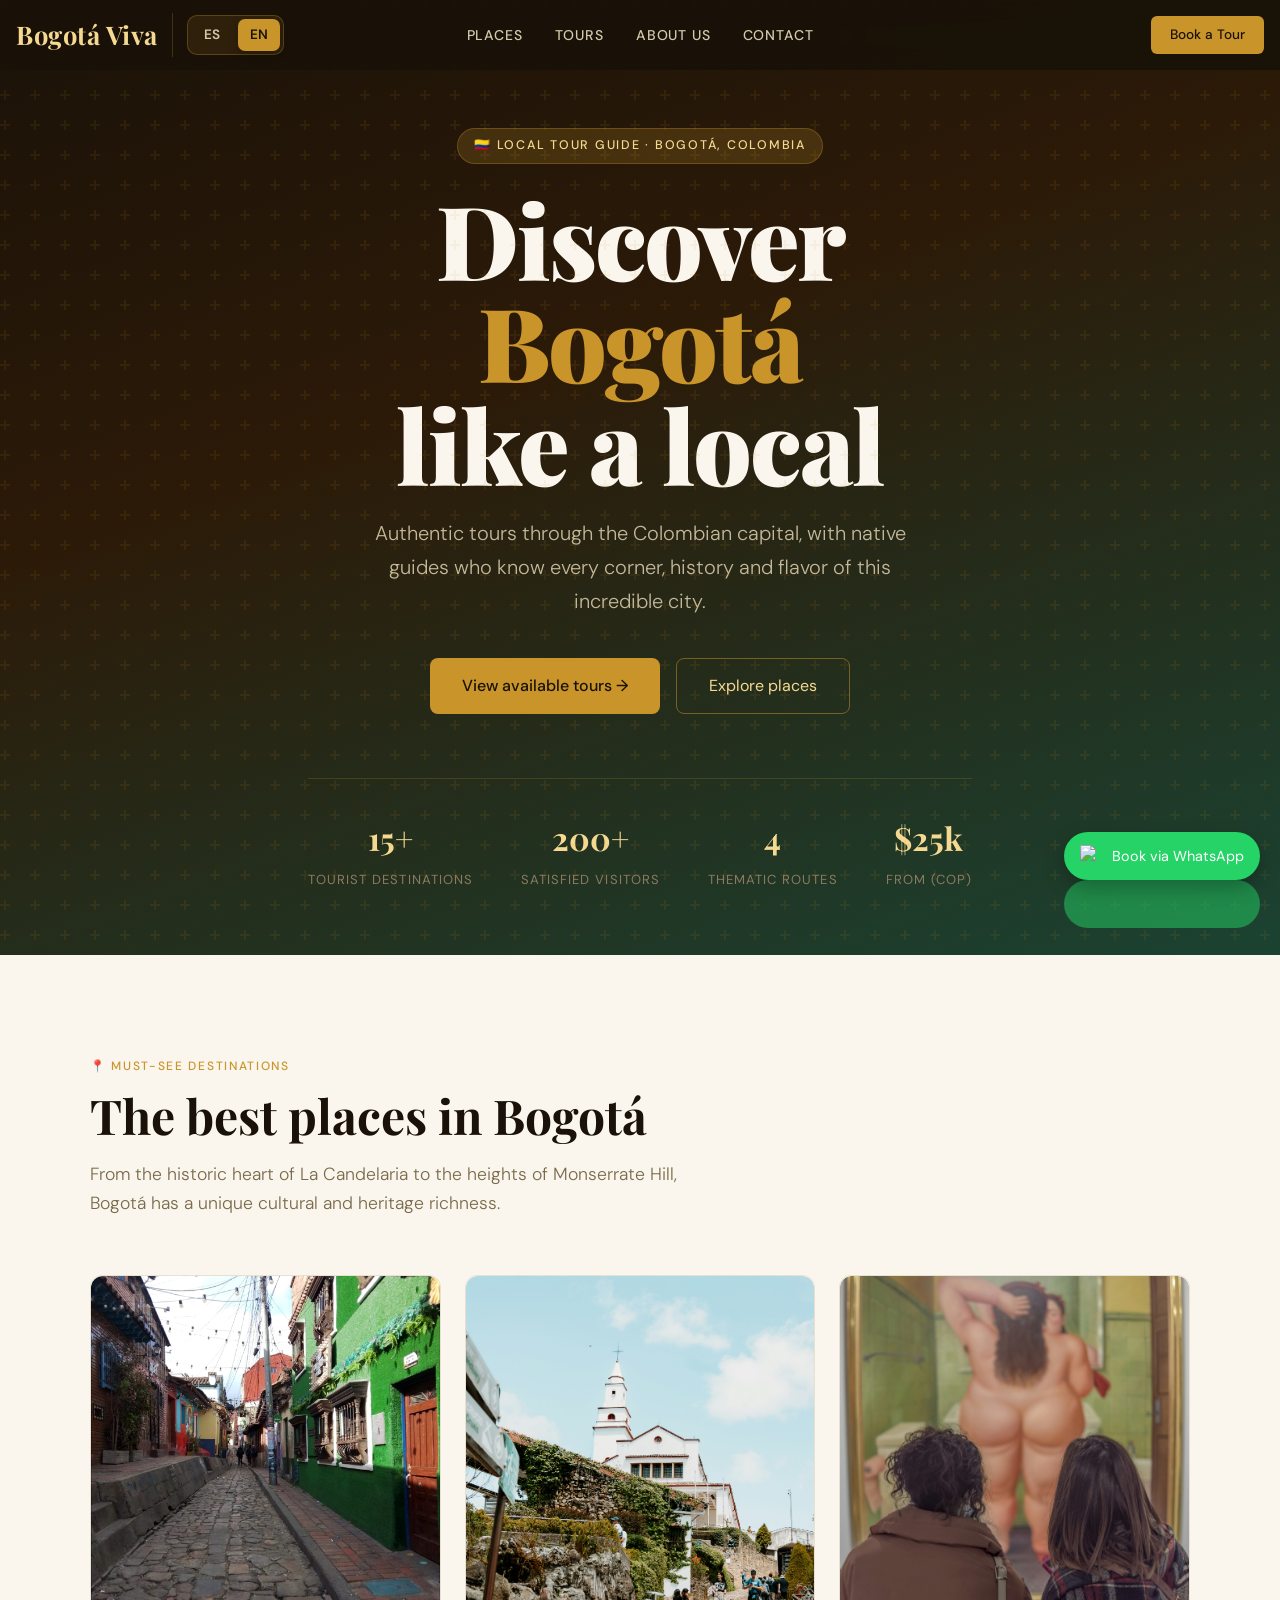
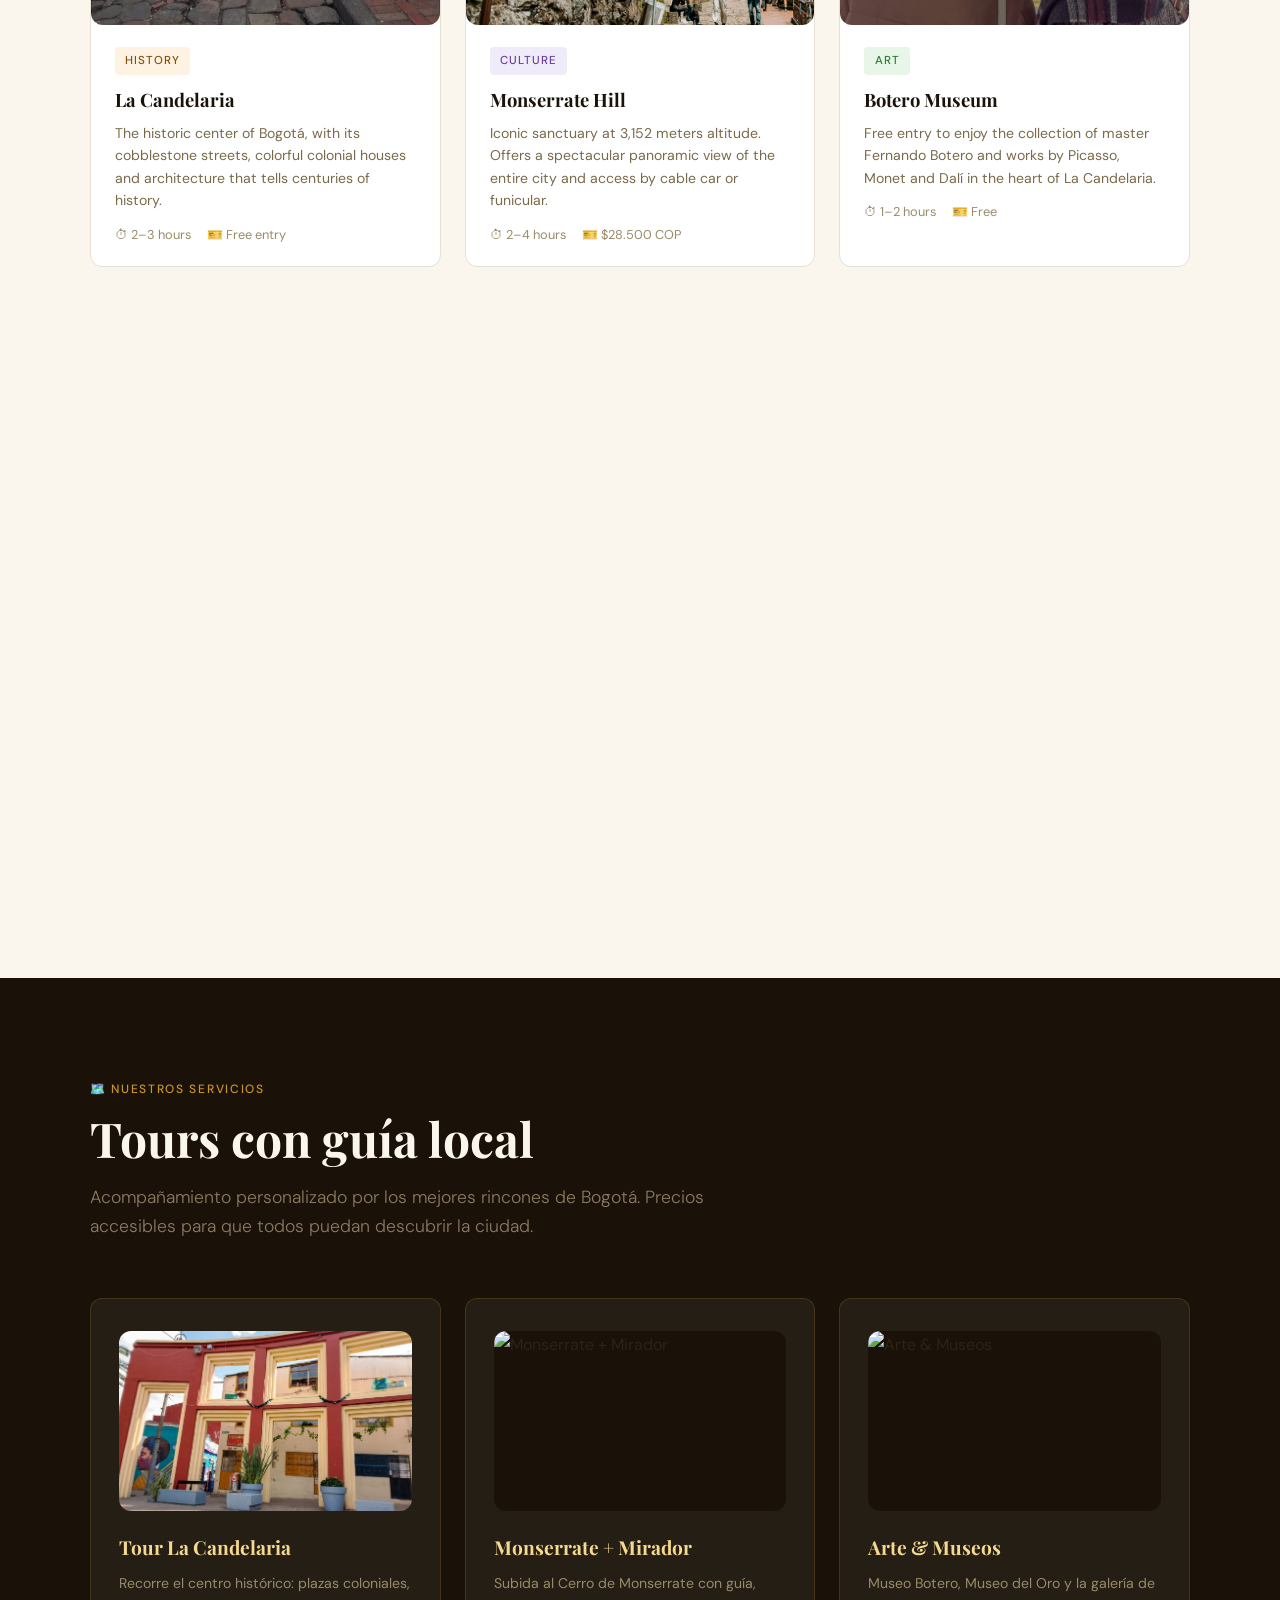
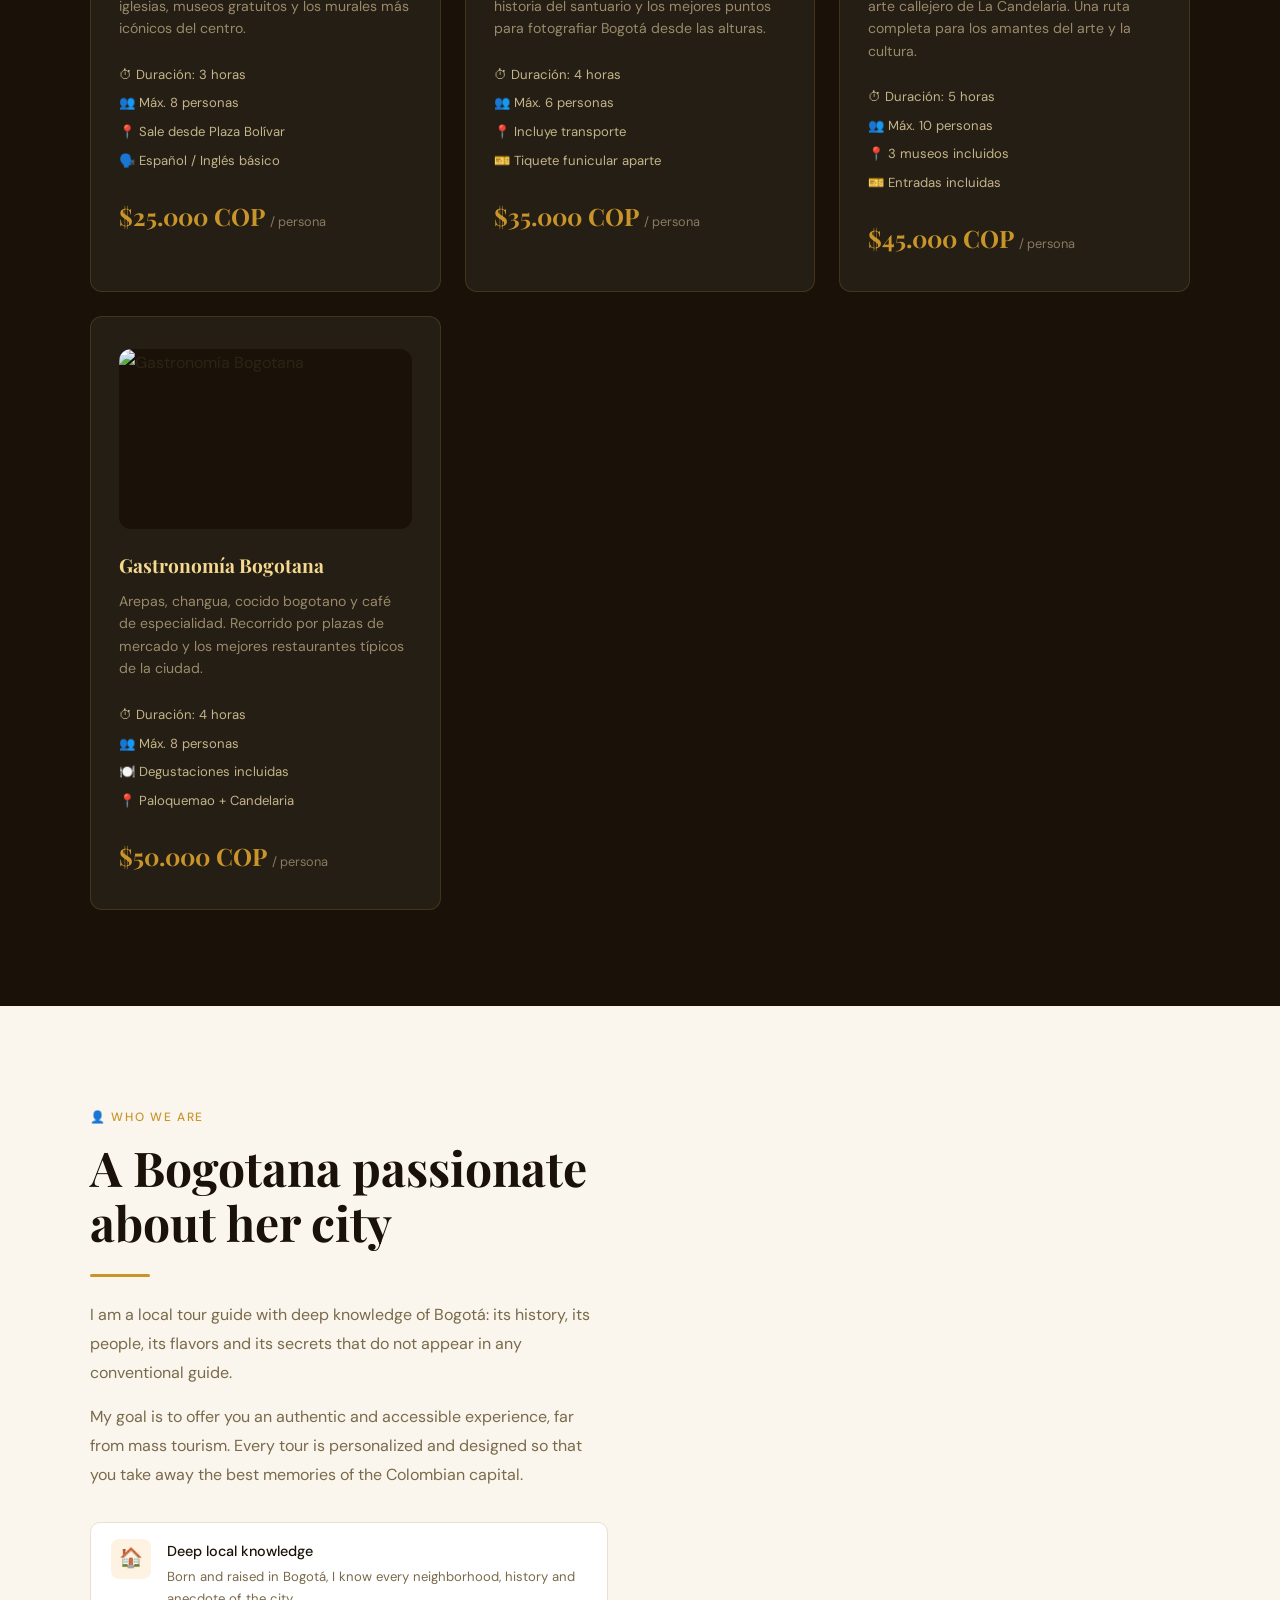
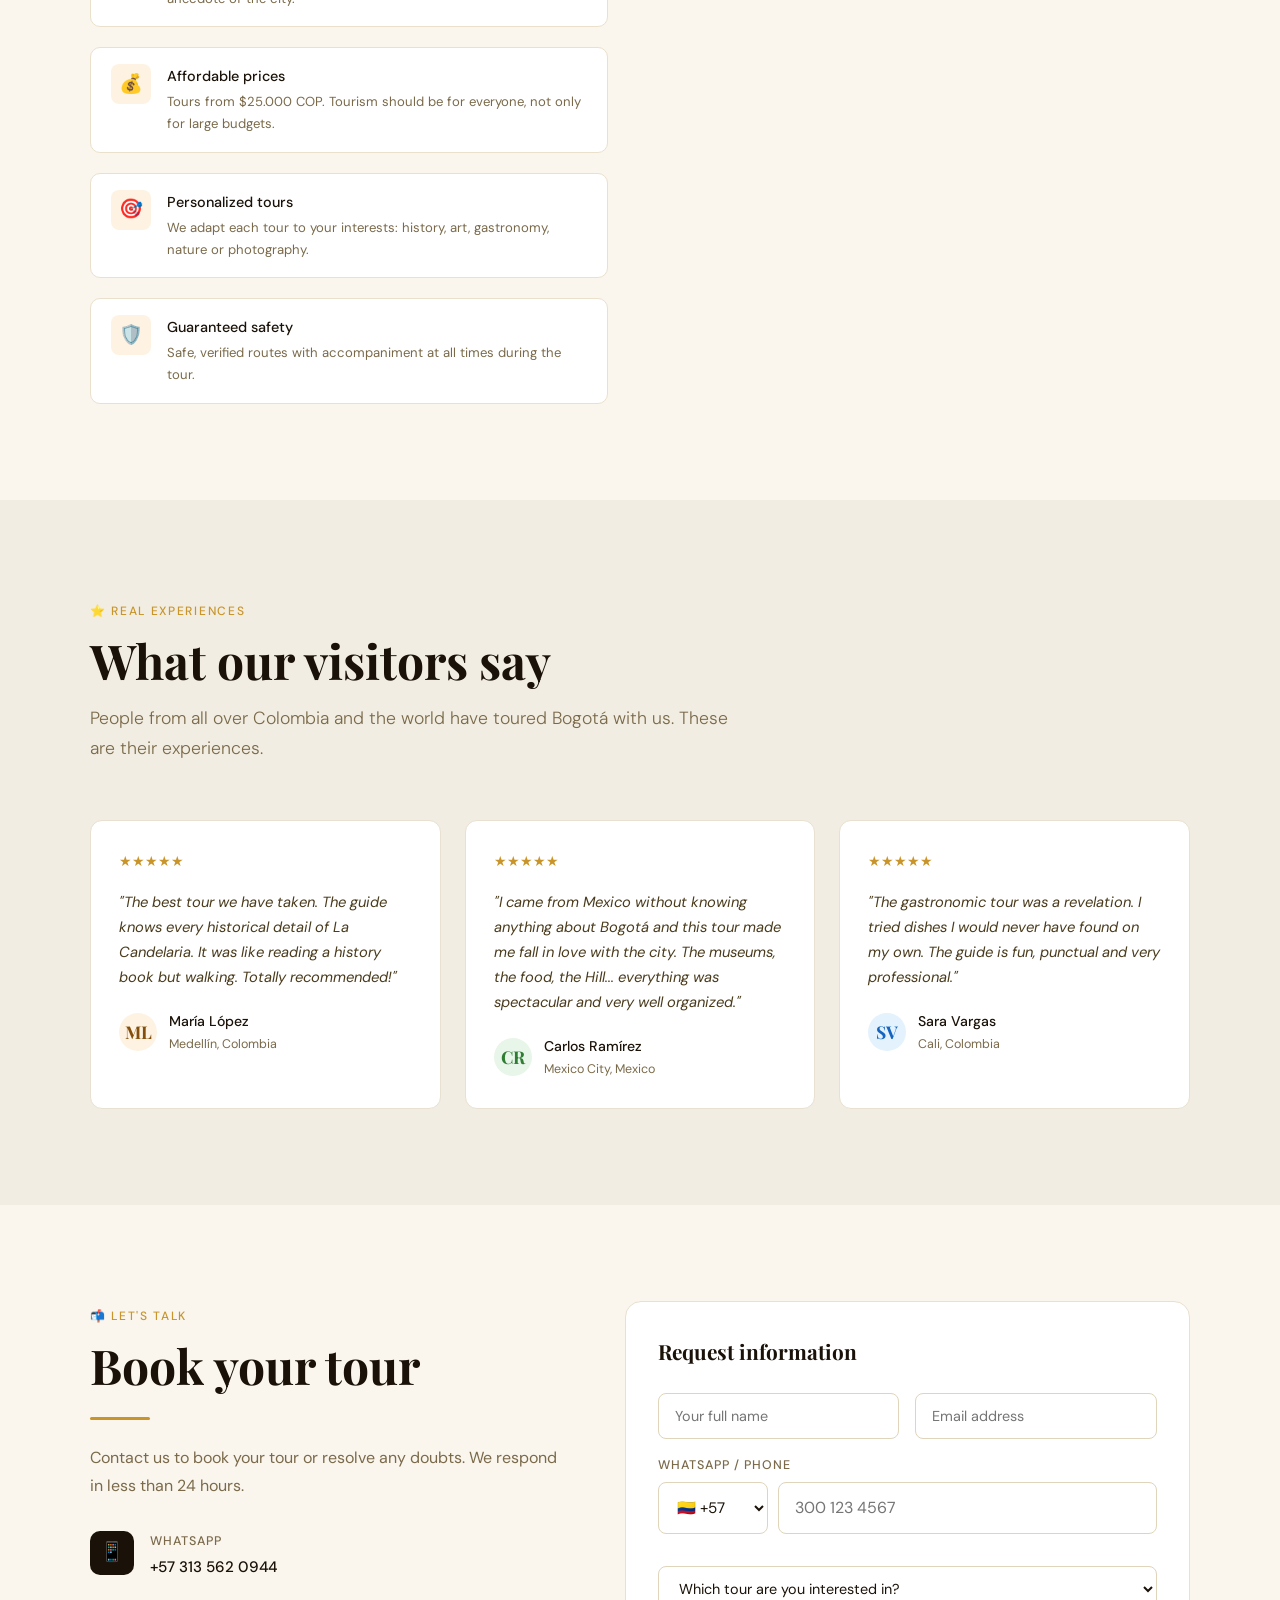
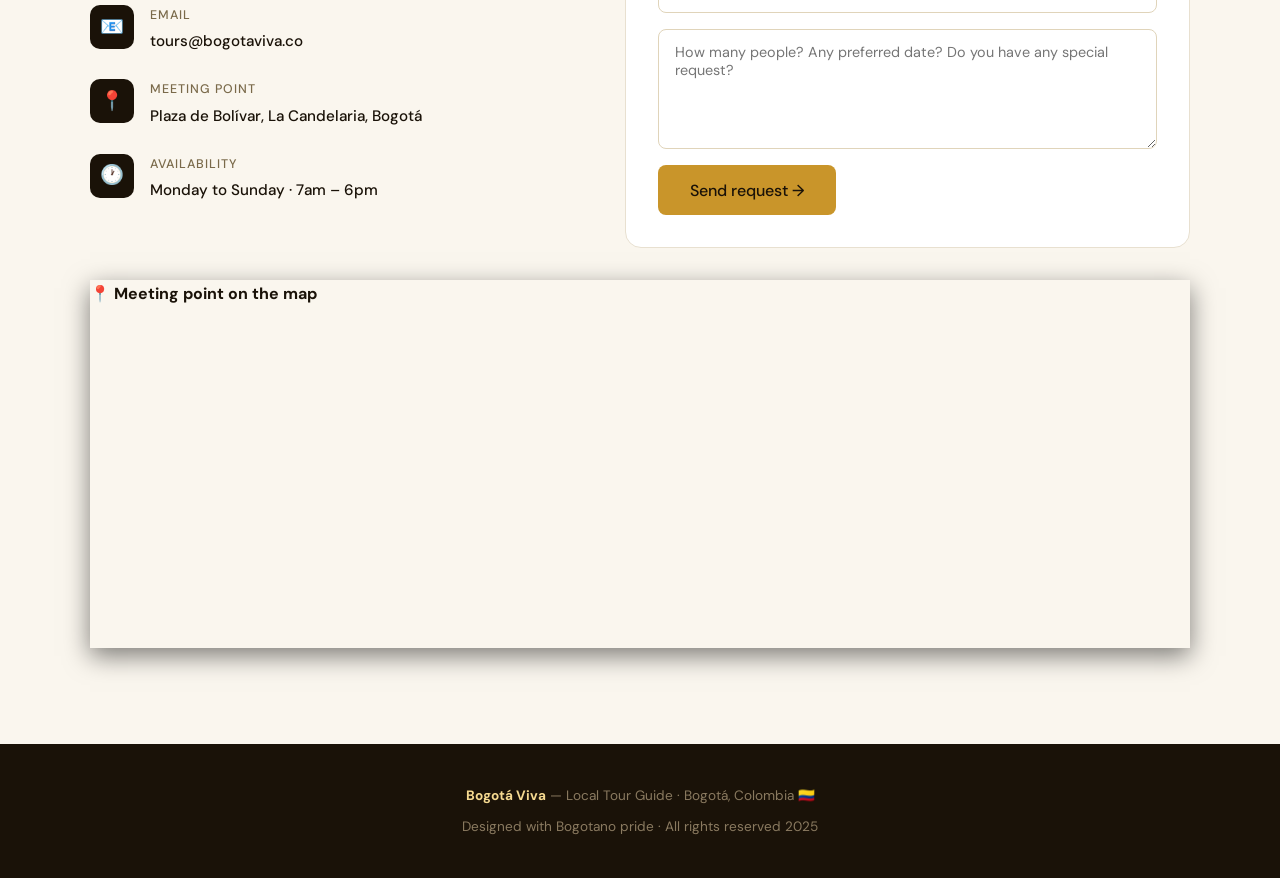
==== index-en.html @ 408ee177 "Add files via upload" ====
<!DOCTYPE html>
<html lang="en">
<head>
<link rel="icon" href="data:image/svg+xml,<svg xmlns='http://www.w3.org/2000/svg' viewBox='0 0 100 100'><text y='.9em' font-size='90'>bv</text></svg>">
<link rel="alternate" hreflang="en" href="https://jerson-m.github.io/Tours/index-en.html" />
<link rel="alternate" hreflang="es" href="https://jerson-m.github.io/Tours/index.html" />
<meta charset="UTF-8">
<meta name="viewport" content="width=device-width, initial-scale=1.0">
<meta name="description" content="Tours in Bogotá with local guide. Explore La Candelaria, Monserrate and more from $25.000 COP. Easy booking.">
<title>Bogotá Viva — Your Local Tour Guide</title>
<link href="https://fonts.googleapis.com/css2?family=Playfair+Display:wght@400;700;900&family=DM+Sans:wght@300;400;500&display=swap" rel="stylesheet">
<link rel="stylesheet" href="css/styles.css">
<link rel="stylesheet" href="css/stylesWhatsapp.css">
<script src="js/app.js" defer></script>
</head>
<body>

<!-- WHATSAPP BUTTON -->
<a href="https://wa.me/573135620944?text=Hi,%20I%20want%20to%20book%20a%20tour%20in%20Bogotá.%20Do%20you%20have%20availability%3F"
   class="whatsapp-float"
   target="_blank"
   rel="noopener noreferrer">

  <div class="whatsapp-content">
    <img src="https://cdn-icons-png.flaticon.com/512/733/733585.png" alt="WhatsApp" loading="lazy">
    <span>Book via WhatsApp</span>
  </div>

  <span class="pulse"></span>
</a>

<!-- NAVIGATION -->
<nav>
<div class="nav-left">
    <a href="#inicio" class="nav-brand">Bogotá Viva</a>
  
  <!-- Language Button -->
  <div class="language-switcher">
    <a href="index.html" class="lang-btn" id="lang-es">ES</a>
    <a href="index-en.html" class="lang-btn active" id="lang-en">EN</a>
  </div></div>

  <ul class="nav-links">
    <li><a href="#lugares">Places</a></li>
    <li><a href="#tours">Tours</a></li>
    <li><a href="#nosotros">About Us</a></li>
    <li><a href="#contacto">Contact</a></li>
  </ul>
  <a href="#contacto" class="nav-cta">Book a Tour</a>

</nav>

<!-- HERO -->
<section class="hero" id="inicio">
  <div class="hero-tag">🇨🇴 Local Tour Guide · Bogotá, Colombia</div>
  <h1>Discover<br><span>Bogotá</span><br>like a local</h1>
  <p class="hero-sub">Authentic tours through the Colombian capital, with native guides who know every corner, history and flavor of this incredible city.</p>
  <div class="hero-btns">
    <a href="#tours" class="btn-primary">View available tours →</a>
    <a href="#lugares" class="btn-outline">Explore places</a>
  </div>
  <div class="hero-stats">
<div class="stat">
  <div class="stat-n" data-target="15" data-prefix="" data-suffix="+">0</div>
  <div class="stat-l">Tourist destinations</div>
</div>

<div class="stat">
  <div class="stat-n" data-target="200" data-prefix="" data-suffix="+">0</div>
  <div class="stat-l">Satisfied visitors</div>
</div>

<div class="stat">
  <div class="stat-n" data-target="4" data-prefix="" data-suffix="">0</div>
  <div class="stat-l">Thematic routes</div>
</div>

<div class="stat">
  <div class="stat-n" data-target="25" data-prefix="$" data-suffix="k">0</div>
  <div class="stat-l">From (COP)</div>
</div>
  </div>
</section>

<!-- PLACES -->
<section id="lugares">
  <div class="section-inner">
    <div class="section-tag">📍 Must-see destinations</div>
    <h2>The best places in Bogotá</h2>
    <p class="section-lead">From the historic heart of La Candelaria to the heights of Monserrate Hill, Bogotá has a unique cultural and heritage richness.</p>
    <div class="places-grid">
      <div class="place-card fade-up">
        <div class="place-img"><img src="img/candelaria.jpg" alt="Candelaria" loading="lazy"></div>
        <div class="place-body">
          <span class="place-badge badge-history">History</span>
          <div class="place-title">La Candelaria</div>
          <p class="place-desc">The historic center of Bogotá, with its cobblestone streets, colorful colonial houses and architecture that tells centuries of history.</p>
          <div class="place-meta"><span>⏱ 2–3 hours</span><span>🎫 Free entry</span></div>
        </div>
      </div>
      <div class="place-card fade-up">
        <div class="place-img"><img src="img/monserrate.jpg" alt="monserrate" loading="lazy"></div>
        <div class="place-body">
          <span class="place-badge badge-culture">Culture</span>
          <div class="place-title">Monserrate Hill</div>
          <p class="place-desc">Iconic sanctuary at 3,152 meters altitude. Offers a spectacular panoramic view of the entire city and access by cable car or funicular.</p>
          <div class="place-meta"><span>⏱ 2–4 hours</span><span>🎫 $28.500 COP</span></div>
        </div>
      </div>
      <div class="place-card fade-up">
        <div class="place-img"><img src="img/botero.jpg" alt="Botero" loading="lazy"></div>
        <div class="place-body">
          <span class="place-badge badge-art">Art</span>
          <div class="place-title">Botero Museum</div>
          <p class="place-desc">Free entry to enjoy the collection of master Fernando Botero and works by Picasso, Monet and Dalí in the heart of La Candelaria.</p>
          <div class="place-meta"><span>⏱ 1–2 hours</span><span>🎫 Free</span></div>
        </div>
      </div>
      <div class="place-card fade-up">
        <div class="place-img"><img src="img/oro.jpg" alt="oro" loading="lazy"></div>
        <div class="place-body">
          <span class="place-badge badge-culture">Culture</span>
          <div class="place-title">Gold Museum</div>
          <p class="place-desc">The largest collection of pre-Columbian goldwork in the world. More than 55,000 pieces in gold and tumbaga from Colombian indigenous cultures.</p>
          <div class="place-meta"><span>⏱ 2–3 hours</span><span>🎫 $4.000 COP</span></div>
        </div>
      </div>
      <div class="place-card fade-up">
        <div class="place-img"><img src="img/usaquen.jpg" alt="usaquen" loading="lazy"></div>
        <div class="place-body">
          <span class="place-badge badge-gastro">Gastronomy</span>
          <div class="place-title">Zona Rosa & Usaquén</div>
          <p class="place-desc">Modern neighborhoods with the best restaurants, specialty coffee shops and Sunday flea markets. The cosmopolitan face of the capital.</p>
          <div class="place-meta"><span>⏱ 2–3 hours</span><span>🎫 Free entry</span></div>
        </div>
      </div>
      <div class="place-card fade-up">
        <div class="place-img"><img src="img/simon.jpg" alt="simon" loading="lazy"></div>
        <div class="place-body">
          <span class="place-badge badge-nature">Nature</span>
          <div class="place-title">Simón Bolívar Park</div>
          <p class="place-desc">The green lung of Bogotá. 361 hectares with lakes, bike paths and cultural spaces. Ideal for a family Sunday outdoors.</p>
          <div class="place-meta"><span>⏱ 1–4 hours</span><span>🎫 Free</span></div>
        </div>
      </div>
    </div>
  </div>
</section>

<!-- TOURS -->
<section class="tours-bg" id="tours">
  <div class="section-inner">
    <div class="section-tag" style="color: var(--gold);">🗺️ Nuestros servicios</div>
    <h2>Tours con guía local</h2>
    <p class="section-lead">Acompañamiento personalizado por los mejores rincones de Bogotá. Precios accesibles para que todos puedan descubrir la ciudad.</p>
    
    <div class="tours-grid">
      <div class="tour-card">
        <div class="tour-img-container">
          <img src="img/chorro.jpg" alt="Tour La Candelaria" loading="lazy">
        </div>
        <div class="tour-name">Tour La Candelaria</div>
        <p class="tour-desc">Recorre el centro histórico: plazas coloniales, iglesias, museos gratuitos y los murales más icónicos del centro.</p>
        <div class="tour-details">
          <div class="tour-detail">⏱ Duración: 3 horas</div>
          <div class="tour-detail">👥 Máx. 8 personas</div>
          <div class="tour-detail">📍 Sale desde Plaza Bolívar</div>
          <div class="tour-detail">🗣️ Español / Inglés básico</div>
        </div>
        <div class="tour-price">$25.000 COP <span>/ persona</span></div>
      </div>

      <div class="tour-card">
        <div class="tour-img-container">
          <img src="img/" alt="Monserrate + Mirador" loading="lazy">
        </div>
        <div class="tour-name">Monserrate + Mirador</div>
        <p class="tour-desc">Subida al Cerro de Monserrate con guía, historia del santuario y los mejores puntos para fotografiar Bogotá desde las alturas.</p>
        <div class="tour-details">
          <div class="tour-detail">⏱ Duración: 4 horas</div>
          <div class="tour-detail">👥 Máx. 6 personas</div>
          <div class="tour-detail">📍 Incluye transporte</div>
          <div class="tour-detail">🎫 Tiquete funicular aparte</div>
        </div>
        <div class="tour-price">$35.000 COP <span>/ persona</span></div>
      </div>

      <div class="tour-card">
        <div class="tour-img-container">
          <img src="img/" alt="Arte & Museos" loading="lazy">
        </div>
        <div class="tour-name">Arte & Museos</div>
        <p class="tour-desc">Museo Botero, Museo del Oro y la galería de arte callejero de La Candelaria. Una ruta completa para los amantes del arte y la cultura.</p>
        <div class="tour-details">
          <div class="tour-detail">⏱ Duración: 5 horas</div>
          <div class="tour-detail">👥 Máx. 10 personas</div>
          <div class="tour-detail">📍 3 museos incluidos</div>
          <div class="tour-detail">🎫 Entradas incluidas</div>
        </div>
        <div class="tour-price">$45.000 COP <span>/ persona</span></div>
      </div>

      <div class="tour-card">
        <div class="tour-img-container">
          <img src="img/" alt="Gastronomía Bogotana" loading="lazy">
        </div>
        <div class="tour-name">Gastronomía Bogotana</div>
        <p class="tour-desc">Arepas, changua, cocido bogotano y café de especialidad. Recorrido por plazas de mercado y los mejores restaurantes típicos de la ciudad.</p>
        <div class="tour-details">
          <div class="tour-detail">⏱ Duración: 4 horas</div>
          <div class="tour-detail">👥 Máx. 8 personas</div>
          <div class="tour-detail">🍽️ Degustaciones incluidas</div>
          <div class="tour-detail">📍 Paloquemao + Candelaria</div>
        </div>
        <div class="tour-price">$50.000 COP <span>/ persona</span></div>
      </div>
    </div>
  </div>
</section>

<!-- ABOUT US -->
<section id="nosotros">
  <div class="section-inner">
    <div class="about-grid">
      <div>
        <div class="section-tag">👤 Who we are</div>
        <h2>A Bogotana passionate about her city</h2>
        <div class="divider"></div>
        <p style="color: var(--muted); font-size: 1rem; line-height: 1.8; margin-bottom: 1rem;">I am a local tour guide with deep knowledge of Bogotá: its history, its people, its flavors and its secrets that do not appear in any conventional guide.</p>
        <p style="color: var(--muted); font-size: 1rem; line-height: 1.8;">My goal is to offer you an authentic and accessible experience, far from mass tourism. Every tour is personalized and designed so that you take away the best memories of the Colombian capital.</p>
        <div class="about-features">
          <div class="about-feature">
            <div class="feature-icon">🏠</div>
            <div class="feature-text">
              <strong>Deep local knowledge</strong>
              <p>Born and raised in Bogotá, I know every neighborhood, history and anecdote of the city.</p>
            </div>
          </div>
          <div class="about-feature">
            <div class="feature-icon">💰</div>
            <div class="feature-text">
              <strong>Affordable prices</strong>
              <p>Tours from $25.000 COP. Tourism should be for everyone, not only for large budgets.</p>
            </div>
          </div>
          <div class="about-feature">
            <div class="feature-icon">🎯</div>
            <div class="feature-text">
              <strong>Personalized tours</strong>
              <p>We adapt each tour to your interests: history, art, gastronomy, nature or photography.</p>
            </div>
          </div>
          <div class="about-feature">
            <div class="feature-icon">🛡️</div>
            <div class="feature-text">
              <strong>Guaranteed safety</strong>
              <p>Safe, verified routes with accompaniment at all times during the tour.</p>
            </div>
          </div>
        </div>
      </div>
      <div class="about-visual fade-up">
       <img src="img/bogota.jpg" alt="Bogotá" loading="lazy">
      </div>
    </div>
  </div>
</section>

<!-- TESTIMONIALS -->
<section class="testimonials-bg">
  <div class="section-inner">
    <div class="section-tag">⭐ Real experiences</div>
    <h2>What our visitors say</h2>
    <p class="section-lead">People from all over Colombia and the world have toured Bogotá with us. These are their experiences.</p>
    <div class="testimonials-grid">
      <div class="testimonial-card">
        <div class="stars">★★★★★</div>
        <p class="t-quote">"The best tour we have taken. The guide knows every historical detail of La Candelaria. It was like reading a history book but walking. Totally recommended!"</p>
        <div class="t-author">
          <div class="t-avatar" style="background:#FEF3E2; color:#854F0B;">ML</div>
          <div>
            <div class="t-name">María López</div>
            <div class="t-origin">Medellín, Colombia</div>
          </div>
        </div>
      </div>
      <div class="testimonial-card">
        <div class="stars">★★★★★</div>
        <p class="t-quote">"I came from Mexico without knowing anything about Bogotá and this tour made me fall in love with the city. The museums, the food, the Hill... everything was spectacular and very well organized."</p>
        <div class="t-author">
          <div class="t-avatar" style="background:#E8F5E9; color:#2E7D32;">CR</div>
          <div>
            <div class="t-name">Carlos Ramírez</div>
            <div class="t-origin">Mexico City, Mexico</div>
          </div>
        </div>
      </div>
      <div class="testimonial-card">
        <div class="stars">★★★★★</div>
        <p class="t-quote">"The gastronomic tour was a revelation. I tried dishes I would never have found on my own. The guide is fun, punctual and very professional."</p>
        <div class="t-author">
          <div class="t-avatar" style="background:#E3F2FD; color:#1565C0;">SV</div>
          <div>
            <div class="t-name">Sara Vargas</div>
            <div class="t-origin">Cali, Colombia</div>
          </div>
        </div>
      </div>
    </div>
  </div>
</section>

<!-- CONTACT -->
<section id="contacto">
  <div class="section-inner">
    <div class="contact-grid">
      <div>
        <div class="section-tag">📬 Let's talk</div>
        <h2>Book your tour</h2>
        <div class="divider"></div>
        <p style="color: var(--muted); margin-bottom: 2rem;">Contact us to book your tour or resolve any doubts. We respond in less than 24 hours.</p>
        <div class="contact-info">
          <div class="contact-item">
            <div class="c-icon">📱</div>
            <div>
              <div class="c-label">WhatsApp</div>
              <div class="c-value">+57 313 562 0944</div>
            </div>
          </div>
          <div class="contact-item">
            <div class="c-icon">📧</div>
            <div>
              <div class="c-label">Email</div>
              <div class="c-value">tours@bogotaviva.co</div>
            </div>
          </div>
          <div class="contact-item">
            <div class="c-icon">📍</div>
            <div>
              <div class="c-label">Meeting point</div>
              <div class="c-value">Plaza de Bolívar, La Candelaria, Bogotá</div>
            </div>
          </div>
          <div class="contact-item">
            <div class="c-icon">🕐</div>
            <div>
              <div class="c-label">Availability</div>
              <div class="c-value">Monday to Sunday · 7am – 6pm</div>
            </div>
          </div>
        </div>
      </div>

      <div>
        <div style="background: white; border-radius: 16px; padding: 2rem; border: 1px solid #E8E0D0;">
          <h3 style="font-family: 'Playfair Display', serif; font-size: 1.3rem; margin-bottom: 1.5rem; color: var(--dark);">Request information</h3>
          
          <form id="contactForm" class="contact-form">
            <input type="hidden" name="_subject" value="New tour request Bogotá Viva">
            
            <div class="form-row">
              <input required type="text" name="Nombre" placeholder="Your full name">
              <input required type="email" name="Correo" placeholder="Email address">
            </div>

            <div style="margin-bottom: 1rem;">
              <label style="font-size: 0.78rem; font-weight: 500; letter-spacing: 0.08em; text-transform: uppercase; color: var(--muted); margin-bottom: 0.4rem; display: block;">
                WhatsApp / Phone
              </label>
              <div style="display: flex; gap: 10px;">
               <select id="countryCode" style="width: 110px; padding: 0.85rem; border: 1.5px solid #E0D4BA; border-radius: 8px; font-size: 0.95rem;">
                <option value="+57">🇨🇴 +57</option>
                <option value="+52">🇲🇽 +52</option>
                <option value="+1">🇺🇸 +1</option>
                <option value="+34">🇪🇸 +34</option>
                <option value="+51">🇵🇪 +51</option>
                <option value="+54">🇦🇷 +54</option>
                <option value="+56">🇨🇱 +56</option>
              </select>
                <input required type="tel" id="phoneNumber" name="Celular" 
                       placeholder="300 123 4567" 
                       style="flex: 1; padding: 0.85rem 1rem; border: 1.5px solid #E0D4BA; border-radius: 8px; font-size: 1rem;">
              </div>
            </div>

            <select name="Tour" required>
              <option value="" disabled selected>Which tour are you interested in?</option>
              <option value="Tour La Candelaria">La Candelaria Tour — $25.000 COP</option>
              <option value="Monserrate + Mirador">Monserrate + Viewpoint — $35.000 COP</option>
              <option value="Arte & Museos">Art & Museums — $45.000 COP</option>
              <option value="Gastronomía Bogotana">Bogotá Gastronomy — $50.000 COP</option>
              <option value="Tour personalizado">Custom tour</option>
            </select>
            
            <textarea required name="Detalles" placeholder="How many people? Any preferred date? Do you have any special request?"></textarea>
            
            <button type="submit" id="submitBtn" class="btn-submit">Send request →</button>
          </form>

  <!-- TOAST message-->
<div id="toast" class="toast" role="alert">
  <span class="toast-icon" id="toastIcon"></span>
  <div class="toast-body">
    <strong id="toastTitle"></strong>
    <span id="toastMsg"></span>
  </div>
  <button class="toast-close" id="toastClose">✕</button>
</div>
</div>
      </div>
    </div>

<!-- MEETING POINT MAP -->
<div style="margin-top: 2rem; box-shadow: 0 8px 24px rgba(0,0,0,0.5);">
  <h4 style="margin-bottom: 0.8rem; color: var(--dark);">📍 Meeting point on the map</h4>

 <iframe 
   src="https://www.google.com/maps/embed?pb=!1m18!1m12!1m3!1d3976.9759021895543!2d-74.07750139737777!3d4.598339520245724!2m3!1f0!2f0!3f0!3m2!1i1024!2i768!4f13.1!3m3!1m2!1s0x8e3f99a7eccfe58f%3A0x99cb72b35351476!2sPlaza%20de%20Bol%C3%ADvar!5e0!3m2!1ses!2sco!4v1775747411887!5m2!1ses!2sco"
   width="100%" 
   height="320" 
   style="border:0; border-radius: 12px;" 
   allowfullscreen="" 
   loading="lazy" 
   referrerpolicy="no-referrer-when-downgrade">
 </iframe>
</div>
  </div>
</section>

<!-- FOOTER -->
<footer>
  <p><strong>Bogotá Viva</strong> — Local Tour Guide · Bogotá, Colombia 🇨🇴</p>
  <p style="margin-top: 0.5rem;">Designed with Bogotano pride · All rights reserved 2025</p>
</footer>
</body>
</html>
---- css/styles.css ----
body {
  font-family: 'DM Sans', "Segoe UI Emoji", "Noto Color Emoji", sans-serif;
}
  *, *::before, *::after { box-sizing: border-box; margin: 0; padding: 0; }
  :root {
    --gold: #C9952A;
    --gold-light: #F5D990;
    --crimson: #B02A2A;
    --forest: #1B4332;
    --cream: #FAF6EE;
    --dark: #1A1208;
    --mid: #4A3B1C;
    --sky: #1B6CA8;
    --text: #2C2416;
    --muted: #7A6A4A;
    --radius: 12px;
  }
  html { scroll-behavior: smooth; }
  body {
    font-family: 'DM Sans', sans-serif;
    background: var(--cream);
    color: var(--text);
    line-height: 1.7;
    overflow-x: hidden;
  }
  /* NAV */
/* Language Switcher */
.language-switcher {
  display: flex;
  gap: 5px;
  background: rgba(201, 149, 42, 0.12);
  padding: 3px;
  border-radius: 10px;
  border: 1px solid rgba(201, 149, 42, 0.3);
}

.lang-btn {
  padding: 4px 10px;
  font-size: 0.85rem;
  font-weight: 600;
  color: #D4C9AA;
  text-decoration: none;
  border-radius: 7px;
  transition: all 0.25s ease;
  min-width: 42px;
  text-align: center;
}

.lang-btn:hover {
  color: var(--gold-light);
  background: rgba(201, 149, 42, 0.35);
}

.lang-btn.active {
  background: var(--gold);
  color: var(--dark);
  box-shadow: 0 3px 8px rgba(0, 0, 0, 0.25);
}
/* Ajuste en nav para móviles */
@media (max-width: 640px) {
  .language-switcher {
    margin-left: auto;
    margin-right: 1rem;
  }
}
nav {
  position: fixed;
  top: 0;
  left: 0;
  right: 0;
  z-index: 100;
  background: rgba(26,18,8,0.96);
  backdrop-filter: blur(10px);
  display: grid;
  grid-template-columns: 1fr auto 1fr;
  align-items: center;
  justify-content: space-between;
  padding: 0 1rem;
  height: 70px;
  gap: 2rem;
}

.nav-left {
  display: flex;
  align-items: center;
  justify-content: flex-start;
}

.nav-brand {
  font-family: 'Playfair Display', serif;
  font-size: 1.6rem;
  font-weight: 700;
  color: var(--gold-light);
  letter-spacing: 0.02em;
  text-decoration: none;
  white-space: nowrap;
  padding-right: 14px;
  border-right: 1px solid rgba(201,149,42,0.25);  /* ← línea divisora */
  margin-right: 14px;
}
  .nav-links { display: flex; gap: 2rem; list-style: none; justify-content: center;  }
  .nav-links a { color: #D4C9AA; font-size: 0.88rem; font-weight: 500; text-decoration: none; letter-spacing: 0.06em; text-transform: uppercase; transition: color 0.2s; }
  .nav-links a:hover { color: #dcb944; }
  .nav-cta {
    background: var(--gold); color: var(--dark);
    padding: 0.45rem 1.2rem; border-radius: 6px;
    font-size: 0.85rem; font-weight: 500; text-decoration: none;
    transition: background 0.2s;
    justify-self: flex-end;
  }
  .nav-cta:hover { background: #dcb944; }

  /* HERO */
  .hero {
    min-height: 100vh;
    background: linear-gradient(160deg, #1A1208 0%, #2C1A08 40%, #1B4332 100%);
    display: flex; flex-direction: column;
    align-items: center; justify-content: center;
    text-align: center;
    padding: 8rem 2rem 4rem;
    position: relative;
    overflow: hidden;
  }
  .hero::before {
   pointer-events: none;
    content: '';
    position: absolute; inset: 0;
    background: url("data:image/svg+xml,%3Csvg width='60' height='60' viewBox='0 0 60 60' xmlns='http://www.w3.org/2000/svg'%3E%3Cg fill='none' fill-rule='evenodd'%3E%3Cg fill='%23C9952A' fill-opacity='0.09'%3E%3Cpath d='M36 34v-4h-2v4h-4v2h4v4h2v-4h4v-2h-4zm0-30V0h-2v4h-4v2h4v4h2V6h4V4h-4zM6 34v-4H4v4H0v2h4v4h2v-4h4v-2H6zM6 4V0H4v4H0v2h4v4h2V6h4V4H6z'/%3E%3C/g%3E%3C/g%3E%3C/svg%3E");
  }
  .hero-tag {
    display: inline-block;
    background: rgba(201,149,42,0.2);
    color: var(--gold-light);
    font-size: 0.78rem; font-weight: 500;
    letter-spacing: 0.14em; text-transform: uppercase;
    padding: 0.4rem 1rem; border-radius: 20px;
    border: 1px solid rgba(201,149,42,0.3);
    margin-bottom: 1.5rem;
  }
  .hero h1 {
    font-family: 'Playfair Display', serif;
    font-size: clamp(3rem, 8vw, 7rem);
    font-weight: 900; line-height: 1.0;
    color: #FAF6EE;
    letter-spacing: -0.02em;
    margin-bottom: 0.2em;
  }
  .hero h1 span { color: var(--gold); }
  .hero-sub {
    font-size: clamp(1rem, 2vw, 1.25rem);
    color: #C4B89A;
    max-width: 560px; margin: 0 auto 2.5rem;
    font-weight: 300;
  }
  .hero-btns { display: flex; gap: 1rem; flex-wrap: wrap; justify-content: center; }
  .btn-primary {
    background: var(--gold); color: var(--dark);
    padding: 0.85rem 2rem; border-radius: 8px;
    font-size: 1rem; font-weight: 500;
    text-decoration: none; transition: all 0.2s;
    display: inline-flex; align-items: center; gap: 0.5rem;
  }
  .btn-primary:hover { background: var(--gold-light); transform: translateY(-2px); }
  .btn-outline {
    border: 1.5px solid rgba(201,149,42,0.5); color: var(--gold-light);
    padding: 0.85rem 2rem; border-radius: 8px;
    font-size: 1rem; font-weight: 400;
    text-decoration: none; transition: all 0.2s;
  }
  .btn-outline:hover { border-color: var(--gold-light); background: rgba(201,149,42,0.08); }
  .hero-stats {
    display: flex; gap: 3rem; margin-top: 4rem;
    border-top: 1px solid rgba(201,149,42,0.2);
    padding-top: 2rem; flex-wrap: wrap; justify-content: center;
  }
  .stat { text-align: center; }
  .stat-n { font-family: 'Playfair Display', serif; font-size: 2rem; font-weight: 700; color: var(--gold-light); }
  .stat-l { font-size: 0.82rem; color: #8A7A60; letter-spacing: 0.08em; text-transform: uppercase; margin-top: 0.2rem; }

  /* SECTIONS */
  section { padding: 6rem 2rem; }
  .section-inner { max-width: 1100px; margin: 0 auto; }
  .section-tag {
    display: inline-block;
    font-size: 0.75rem; font-weight: 500;
    letter-spacing: 0.14em; text-transform: uppercase;
    color: var(--gold); margin-bottom: 0.75rem;
  }
  h2 {
    font-family: 'Playfair Display', serif;
    font-size: clamp(2rem, 4vw, 3rem);
    font-weight: 700; line-height: 1.15;
    color: var(--dark); margin-bottom: 1rem;
  }
  .section-lead {
    font-size: 1.1rem; color: var(--muted);
    max-width: 640px; margin-bottom: 3.5rem;
    font-weight: 300;
  }

  /* PLACES GRID */
  .places-grid {
    display: grid;
    grid-template-columns: repeat(auto-fit, minmax(300px, 1fr));
    gap: 1.5rem;
  }
  .place-card {
    border-radius: var(--radius);
    overflow: hidden;
    background: white;
    border: 1px solid #E8E0D0;
    transition: transform 0.25s, box-shadow 0.25s;
  }
  .place-card:hover { transform: translateY(-6px); box-shadow: 0 16px 40px rgba(0,0,0,0.12); }
.place-img {
  width: 100%;
  aspect-ratio: 1/1; /* ancho / alto aproximado de tus imágenes */
  position: relative;
  overflow: hidden;
  border-radius: var(--radius);
}

.place-img img {
  width: 100%;
  height: 100%;
  object-fit: cover;
  object-position: center;
  display: block;
}
  .place-body { padding: 1.25rem 1.5rem; }
  .place-badge {
    display: inline-block;
    font-size: 0.72rem; font-weight: 500;
    letter-spacing: 0.08em; text-transform: uppercase;
    padding: 0.25rem 0.65rem; border-radius: 4px;
    margin-bottom: 0.6rem;
  }
  .badge-culture { background: #F0EBF8; color: #6B3FA0; }
  .badge-history { background: #FEF3E2; color: #854F0B; }
  .badge-art { background: #E8F5E9; color: #2E7D32; }
  .badge-nature { background: #E3F2FD; color: #1565C0; }
  .badge-gastro { background: #FDE8E8; color: #A32D2D; }
  .place-title { font-family: 'Playfair Display', serif; font-size: 1.15rem; font-weight: 700; margin-bottom: 0.4rem; color: var(--dark); }
  .place-desc { font-size: 0.88rem; color: var(--muted); line-height: 1.6; margin-bottom: 0.75rem; }
  .place-meta { display: flex; gap: 1rem; font-size: 0.8rem; color: #9A8A6A; }

  /* TOURS */
  .tours-bg { background: var(--dark); }
  .tours-bg h2 { color: #FAF6EE; }
  .tours-bg .section-lead { color: #8A7A60; }
  .tours-grid {
    display: grid;
    grid-template-columns: repeat(auto-fit, minmax(280px, 1fr));
    gap: 1.5rem;
  }
  .tour-card {
    background: rgba(255,255,255,0.05);
    border: 1px solid rgba(201,149,42,0.2);
    border-radius: var(--radius);
    padding: 2rem 1.75rem;
    transition: background 0.2s, border-color 0.2s;
  }
  .tour-card:hover { background: rgba(201,149,42,0.08); border-color: rgba(201,149,42,0.5); }
/* ==================== TOURS CON IMÁGENES ==================== */
.tour-img-container {
  width: 100%;
  height: 180px;                    /* Altura fija para que todas las tarjetas queden uniformes */
  overflow: hidden;
  border-radius: var(--radius);
  margin-bottom: 1.25rem;
  background: #1A1208;
}

.tour-img-container img {
  width: 100%;
  height: 100%;
  object-fit: cover;                /* Mantiene la proporción y recorta si es necesario */
  object-position: center;
  transition: transform 0.4s ease;
}

.tour-card:hover .tour-img-container img {
  transform: scale(1.07);           /* Efecto zoom suave al pasar el mouse */
}

/* Mantén tu clase antigua por si la necesitas en otros lugares */
.tour-img {
  font-size: 2.8rem;
  margin-bottom: 1rem;
  text-align: center;
}
  .tour-name { font-family: 'Playfair Display', serif; font-size: 1.2rem; font-weight: 700; color: var(--gold-light); margin-bottom: 0.5rem; }
  .tour-desc { font-size: 0.88rem; color: #9A8A6A; line-height: 1.6; margin-bottom: 1.5rem; }
  .tour-details { display: flex; flex-direction: column; gap: 0.4rem; margin-bottom: 1.5rem; }
  .tour-detail { display: flex; align-items: center; gap: 0.5rem; font-size: 0.82rem; color: #C4B48A; }
  .tour-price { font-family: 'Playfair Display', serif; font-size: 1.5rem; font-weight: 700; color: var(--gold); }
  .tour-price span { font-family: 'DM Sans', sans-serif; font-size: 0.8rem; font-weight: 400; color: #8A7A60; }

  /* ABOUT */
  .about-grid {
    display: grid; grid-template-columns: 1fr 1fr;
    gap: 4rem; align-items: center;
  }
  @media(max-width: 760px) { .about-grid { grid-template-columns: 1fr; } }
.about-visual {
  background: linear-gradient(135deg, #1B4332, #1B6CA8);
  border-radius: 16px;
  height: 400px;
  display: flex;
  align-items: center;
  justify-content: center;
  font-size: clamp(3rem, 10vw, 6rem); /* escala según ancho de pantalla */
  position: relative;
  overflow: hidden;
  text-align: center;
}


.about-visual::after {
  content: 'BOGOTÁ';
  position: absolute;
  bottom: 1.5rem;
  right: 1.5rem;
  font-family: 'Playfair Display', serif;
  font-size: 1rem;
  font-weight: 700;
  letter-spacing: 0.3em;
  color: rgba(255,255,255,0.40);
  z-index: 2;        /* ← esto lo pone encima de la imagen */
  pointer-events: none;
}

.about-visual img {
  width: 100%;
  height: 100%;
  object-fit: cover; /* mantiene proporciones, recorta lo que sobra */
  object-position: center; /* centra la imagen dentro del div */
  border-radius: 16px;
}
  .about-features { display: flex; flex-direction: column; gap: 1.25rem; margin-top: 2rem; }
  .about-feature {
    display: flex; gap: 1rem; align-items: flex-start;
    padding: 1rem 1.25rem;
    background: white; border-radius: 10px;
    border: 1px solid #EAE0CC;
  }
  .feature-icon {
    width: 40px; height: 40px; flex-shrink: 0;
    background: #FEF3E2; border-radius: 8px;
    display: flex; align-items: center; justify-content: center;
    font-size: 1.2rem;
  }
  .feature-text strong { display: block; font-size: 0.9rem; font-weight: 500; color: var(--dark); }
  .feature-text p { font-size: 0.82rem; color: var(--muted); margin-top: 0.15rem; }

  /* TESTIMONIALS */
  .testimonials-bg { background: #F2EDE2; }
  .testimonials-grid { display: grid; grid-template-columns: repeat(auto-fit, minmax(280px, 1fr)); gap: 1.5rem; }
  .testimonial-card {
    background: white; border-radius: var(--radius);
    padding: 1.75rem; border: 1px solid #E8E0D0;
  }
  .stars { color: var(--gold); font-size: 0.9rem; margin-bottom: 1rem; }
  .t-quote { font-size: 0.92rem; color: var(--mid); line-height: 1.7; margin-bottom: 1.25rem; font-style: italic; }
  .t-author { display: flex; align-items: center; gap: 0.75rem; }
  .t-avatar {
    width: 38px; height: 38px; border-radius: 50%;
    display: flex; align-items: center; justify-content: center;
    font-size: 1.1rem; font-weight: 700;
    font-family: 'Playfair Display', serif;
  }
  .t-name { font-size: 0.88rem; font-weight: 500; color: var(--dark); }
  .t-origin { font-size: 0.78rem; color: var(--muted); }

  /* CONTACT */
  .contact-grid { display: grid; grid-template-columns: 1fr 1.2fr; gap: 4rem; }
  @media(max-width: 760px) { .contact-grid { grid-template-columns: 1fr; } }
  .contact-info { display: flex; flex-direction: column; gap: 1.5rem; }
  .contact-item { display: flex; gap: 1rem; align-items: flex-start; }
  .c-icon {
    width: 44px; height: 44px; flex-shrink: 0;
    background: var(--dark); color: var(--gold);
    border-radius: 10px; display: flex; align-items: center;
    justify-content: center; font-size: 1.2rem;
  }
  .c-label { font-size: 0.78rem; font-weight: 500; letter-spacing: 0.08em; text-transform: uppercase; color: var(--muted); margin-bottom: 0.2rem; }
  .c-value { font-size: 0.95rem; font-weight: 500; color: var(--dark); }
  .contact-form { display: flex; flex-direction: column; gap: 1rem; }
  .form-row { display: grid; grid-template-columns: 1fr 1fr; gap: 1rem; }
  input, select, textarea {
    width: 100%; padding: 0.8rem 1rem;
    border: 1.5px solid #E0D4BA;
    border-radius: 8px; font-family: 'DM Sans', sans-serif;
    font-size: 0.9rem; background: white;
    color: var(--dark); outline: none;
    transition: border-color 0.2s;
  }
  input:focus, select:focus, textarea:focus { border-color: var(--gold); }
  textarea { resize: vertical; min-height: 120px; }
  .btn-submit {
    background: var(--gold); color: var(--dark);
    padding: 0.9rem 2rem; border: none;
    border-radius: 8px; font-size: 1rem; font-weight: 500;
    cursor: pointer; font-family: 'DM Sans', sans-serif;
    transition: background 0.2s; align-self: flex-start;
  }
  .btn-submit:hover { background: #dcb944; }



  /* FOOTER */
  footer {
    background: var(--dark); color: #8A7A60;
    text-align: center; padding: 2.5rem 2rem;
    font-size: 0.85rem;
  }
  footer strong { color: var(--gold-light); }

  /* UTILS */
  .divider { width: 60px; height: 3px; background: var(--gold); border-radius: 2px; margin: 1.5rem 0; }

  @media(max-width:640px) {
    nav .nav-links { display: none; }
    .form-row { grid-template-columns: 1fr; }
    .hero-stats { gap: 2rem; }
  }


/* ANIMACION */
/* FADE IN UP */
.fade-up {
  opacity: 0;
  transform: translateY(30px);
  transition: opacity 0.6s ease, transform 0.6s ease;
}

.fade-up.visible {
  opacity: 1;
  transform: translateY(0);
}

/* Retraso escalonado para grids */
.fade-up:nth-child(2) { transition-delay: 0.01s; }
.fade-up:nth-child(3) { transition-delay: 0.02s; }
.fade-up:nth-child(4) { transition-delay: 0.03s; }
.fade-up:nth-child(5) { transition-delay: 0.04s; }
.fade-up:nth-child(6) { transition-delay: 0.05s; }


/* Mensaje de envio form */
/* TOAST NOTIFICATION */
.toast {
  position: fixed;
  bottom: 90px;
  right: 24px;
  z-index: 9999;
  max-width: 340px;
  padding: 1rem 1.25rem;
  border-radius: 12px;
  font-size: 0.9rem;
  line-height: 1.5;
  box-shadow: 0 8px 30px rgba(0,0,0,0.18);
  display: flex;
  align-items: flex-start;
  gap: 0.75rem;
  transform: translateY(20px);
  opacity: 0;
  transition: transform 0.35s ease, opacity 0.35s ease;
  pointer-events: none;
}

.toast.show {
  transform: translateY(0);
  opacity: 1;
  pointer-events: auto;
}

.toast-success {
  background: #1B4332;
  border: 1px solid rgba(255,255,255,0.1);
  color: #D4EDDA;
}

.toast-error {
  background: #7B1D1D;
  border: 1px solid rgba(255,255,255,0.1);
  color: #FDDCDC;
}

.toast-icon { font-size: 1.2rem; flex-shrink: 0; margin-top: 1px; }

.toast-body strong { display: block; font-size: 0.95rem; margin-bottom: 0.2rem; color: white; }

.toast-close {
  margin-left: auto;
  background: none;
  border: none;
  color: rgba(255,255,255,0.5);
  font-size: 1.1rem;
  cursor: pointer;
  padding: 0;
  flex-shrink: 0;
  transition: color 0.2s;
}
.toast-close:hover { color: white; }
---- css/stylesWhatsapp.css ----
.whatsapp-float {
  position: fixed;
  bottom: 20px;
  right: 20px; /* 👉 cambia a left:20px si lo quieres a la izquierda */
  z-index: 9999;
  text-decoration: none;
}

.whatsapp-content {
  display: flex;
  align-items: center;
  gap: 10px;
  background: #25D366;
  color: white;
  padding: 12px 16px;
  border-radius: 50px;
  box-shadow: 0 8px 20px rgba(0,0,0,0.25);
  font-size: 0.9rem;
  font-family: inherit;
  transition: transform 0.2s;
}

.whatsapp-content img {
  width: 22px;
  height: 22px;
}

.whatsapp-content:hover {
  transform: scale(1.05);
}

/* 💥 EFECTO PULSO */
.pulse {
  position: absolute;
  width: 100%;
  height: 100%;
  border-radius: 50px;
  background: rgba(37, 211, 102, 0.5);
  z-index: -1;
  animation: pulse-animation 2s infinite;
}

@keyframes pulse-animation {
  0% {
    transform: scale(1);
    opacity: 0.6;
  }
  70% {
    transform: scale(1.3);
    opacity: 0;
  }
  100% {
    transform: scale(1);
    opacity: 0;
  }
}

/* 📱 MÓVIL */
@media (max-width: 600px) {
  .whatsapp-content span {
    display: none;
  }

  .whatsapp-content {
    border-radius: 50%;
    padding: 14px;
  }
}
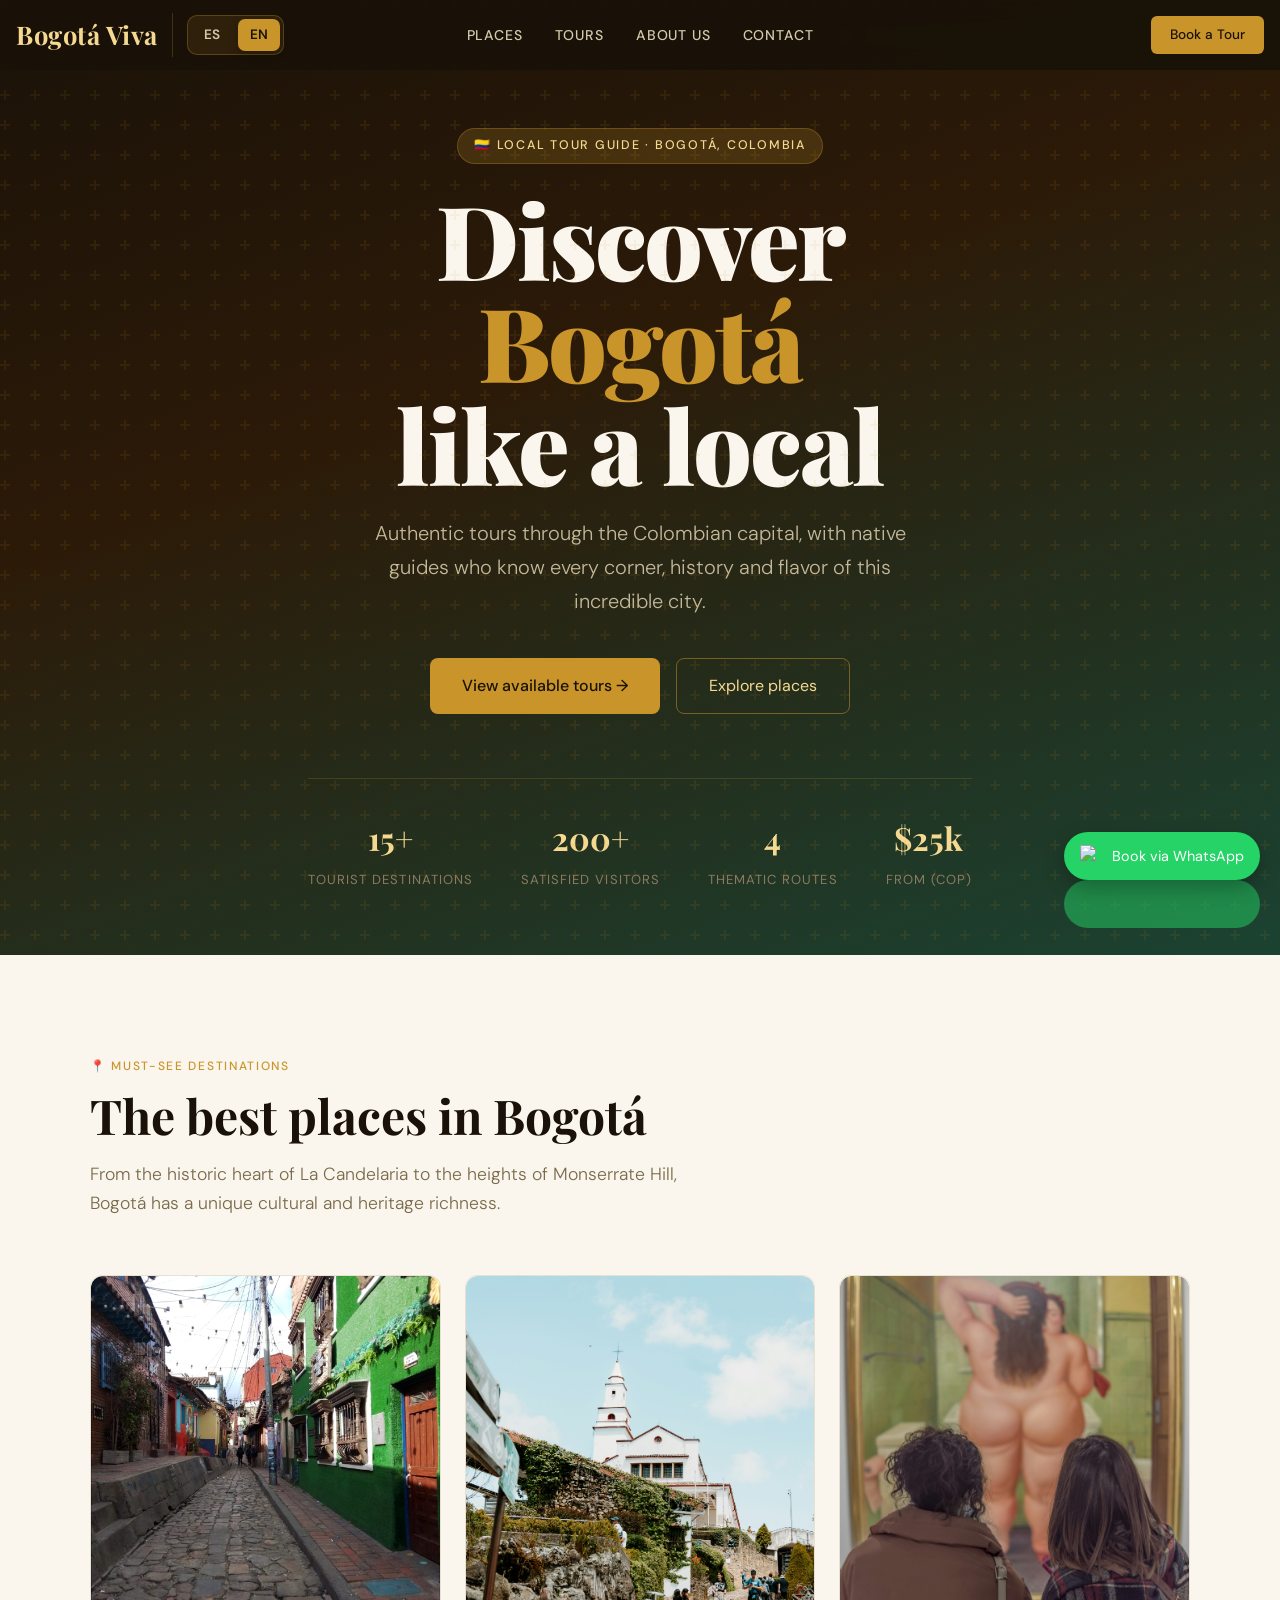
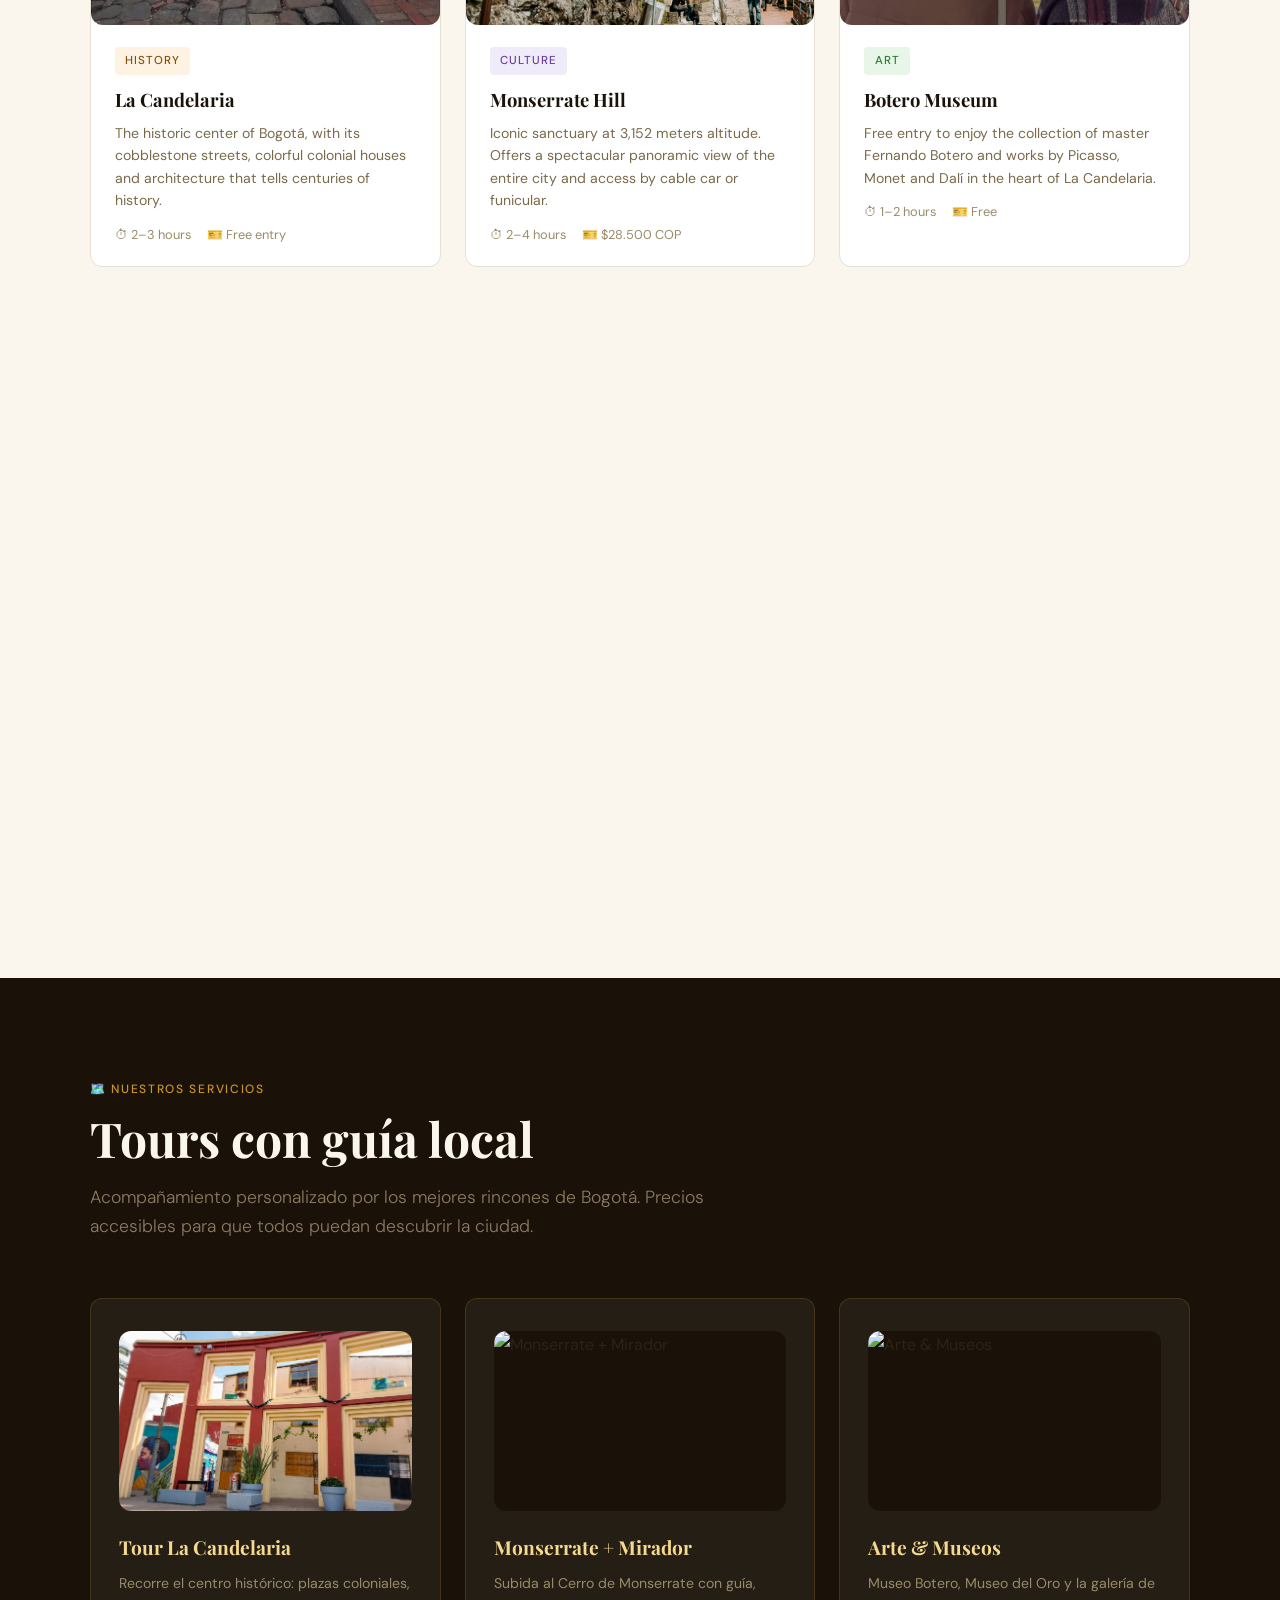
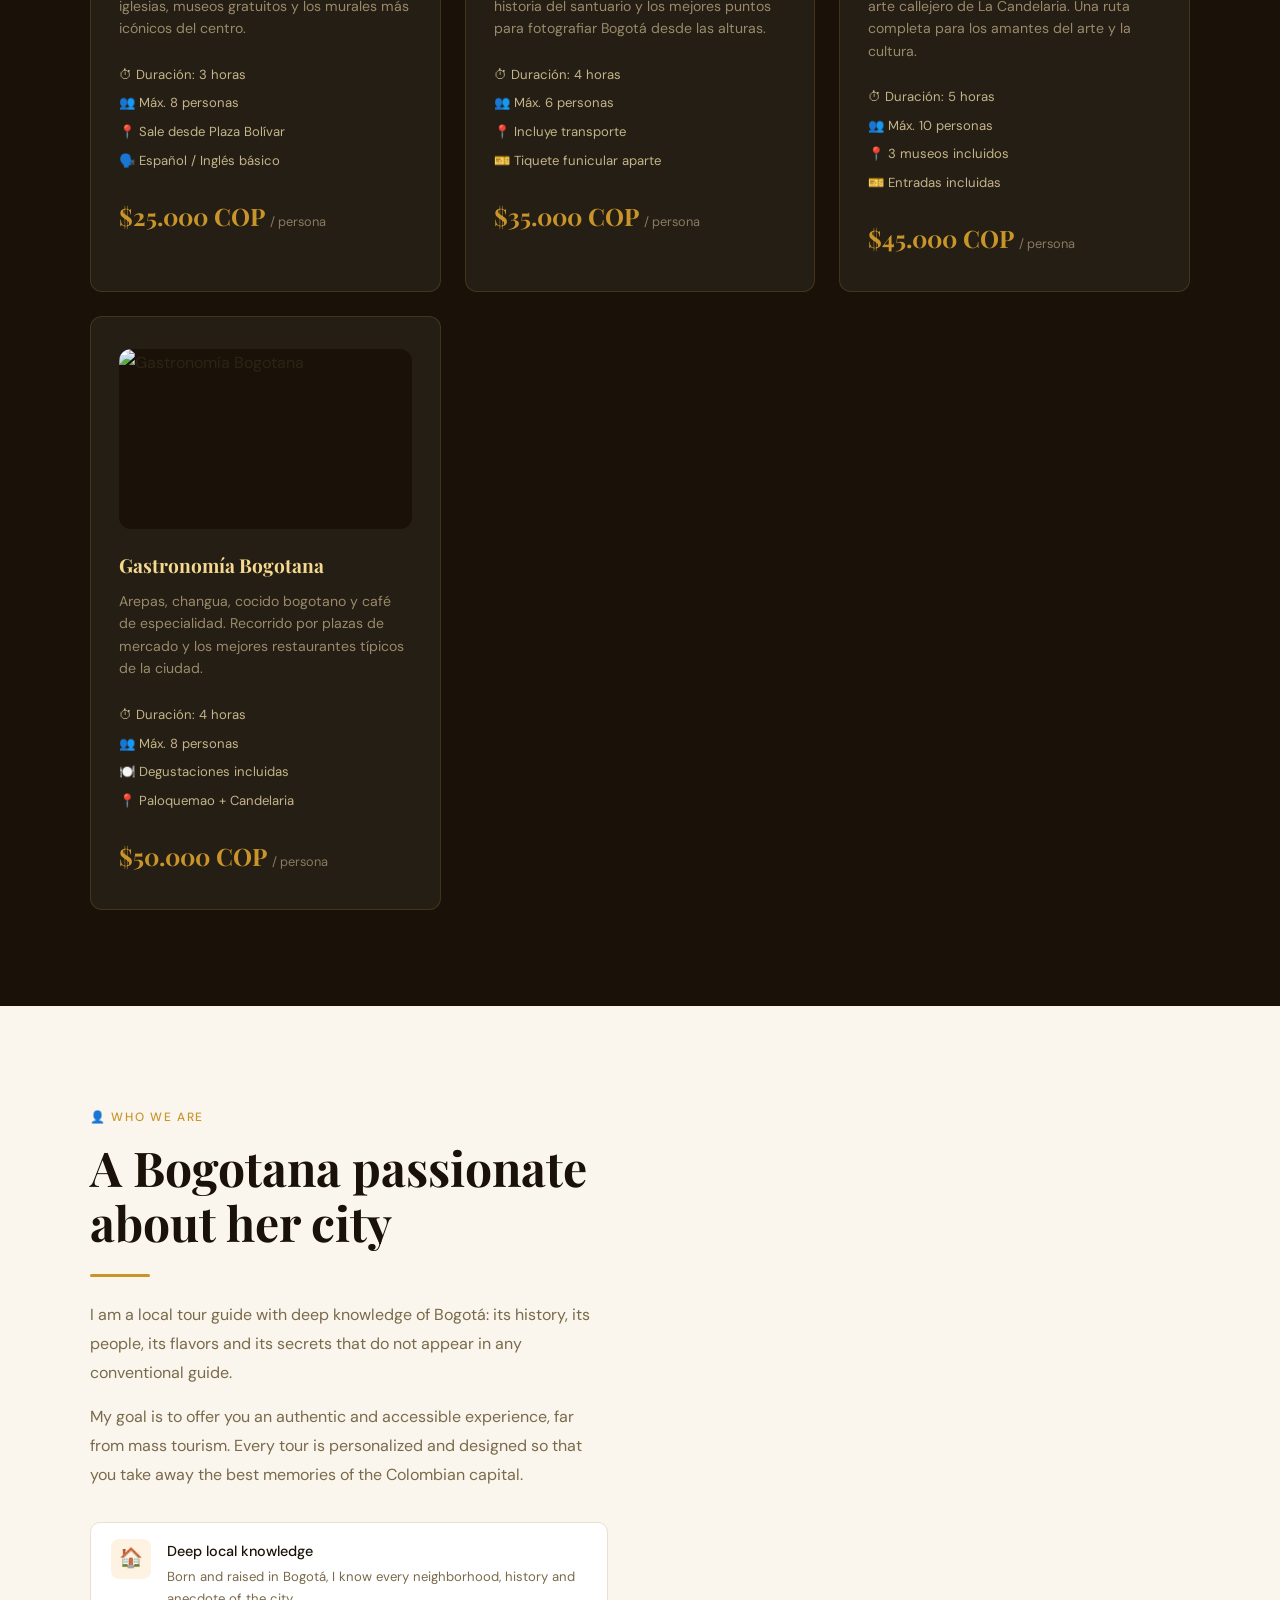
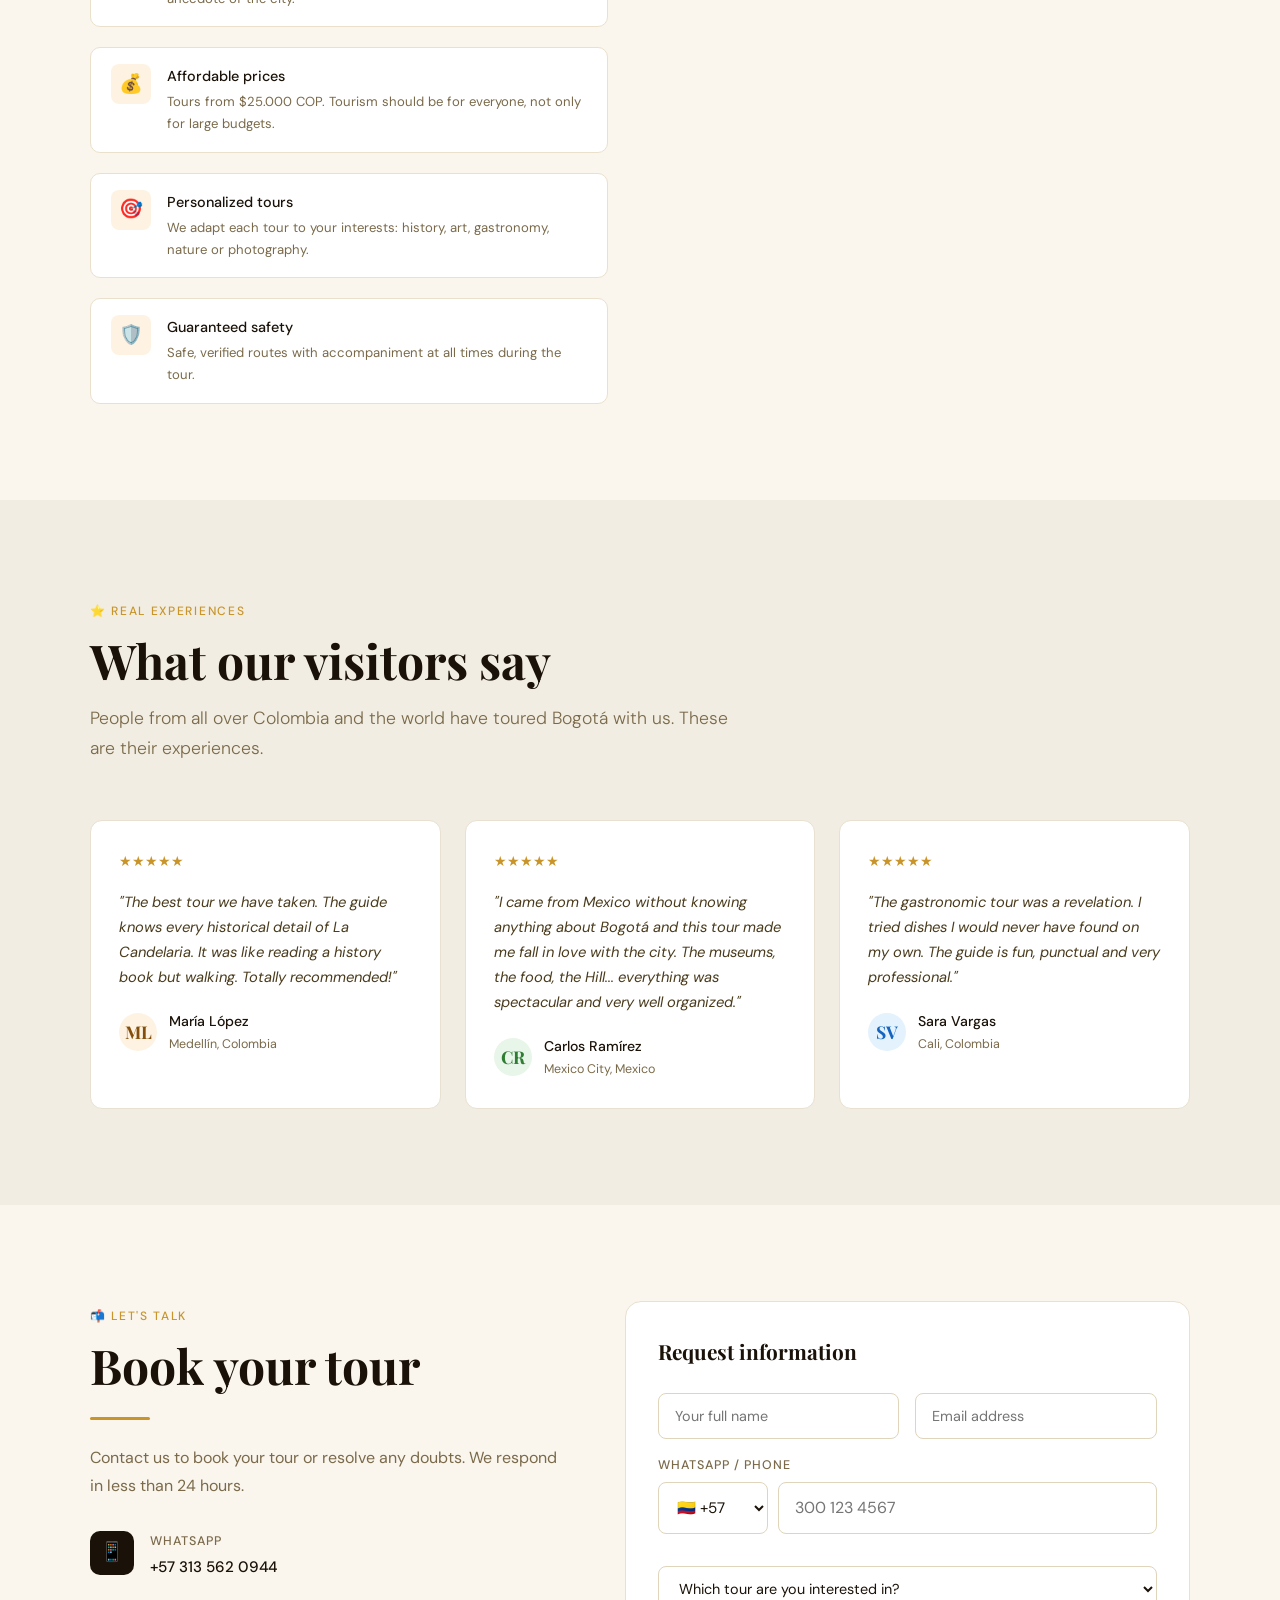
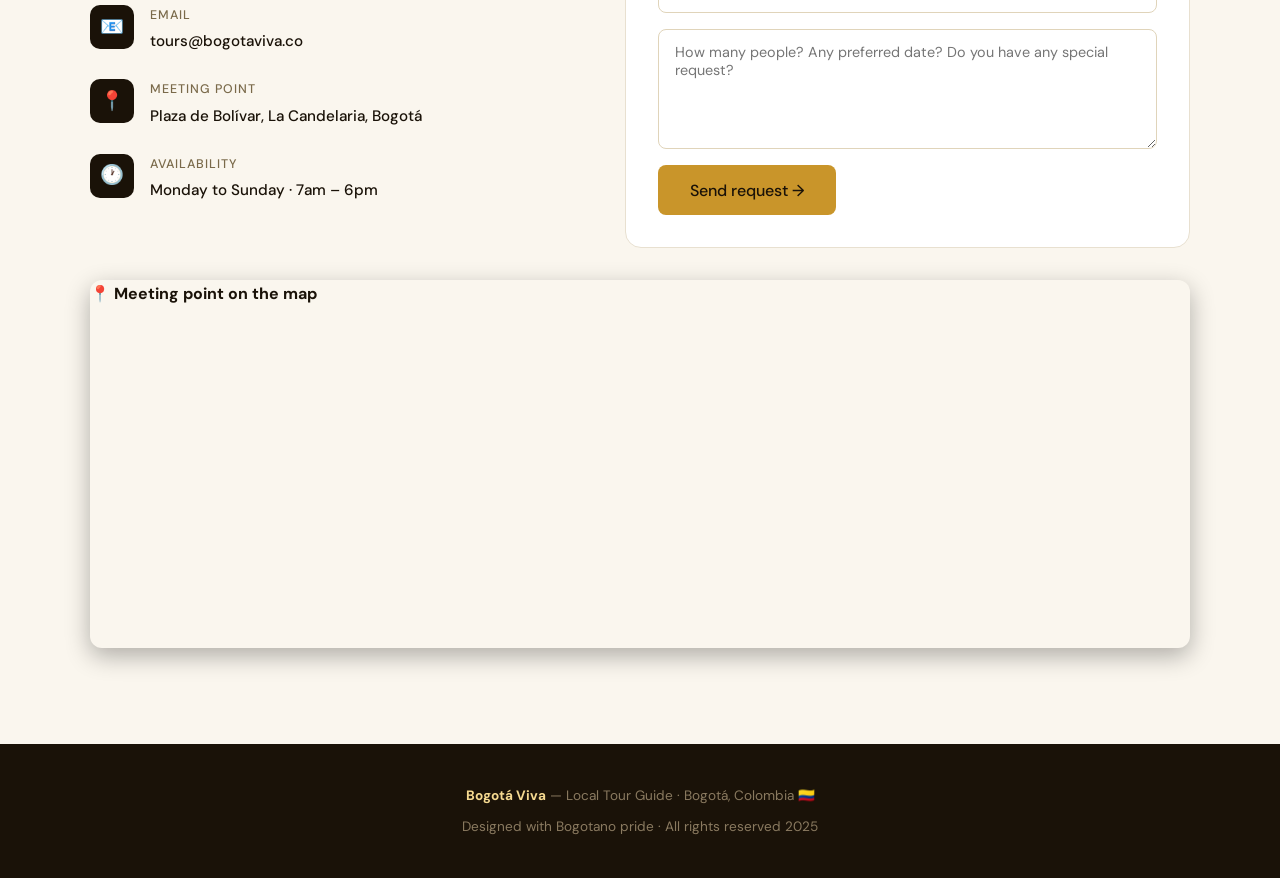
==== commit 23a2df4d: "Change greeting from 'Hello World' to 'Goodbye World'" ====
--- a/index-en.html
+++ b/index-en.html
@@ -411,7 +411,7 @@
     </div>
 
 <!-- MEETING POINT MAP -->
-<div style="margin-top: 2rem; box-shadow: 0 8px 24px rgba(0,0,0,0.5);">
+<div style="border-radius: 12px; overflow: hidden; box-shadow: 0 8px 24px rgba(0,0,0,0.3); margin-top: 2rem;">
   <h4 style="margin-bottom: 0.8rem; color: var(--dark);">📍 Meeting point on the map</h4>
 
  <iframe 
@@ -433,4 +433,4 @@
   <p style="margin-top: 0.5rem;">Designed with Bogotano pride · All rights reserved 2025</p>
 </footer>
 </body>
-</html>+</html>
